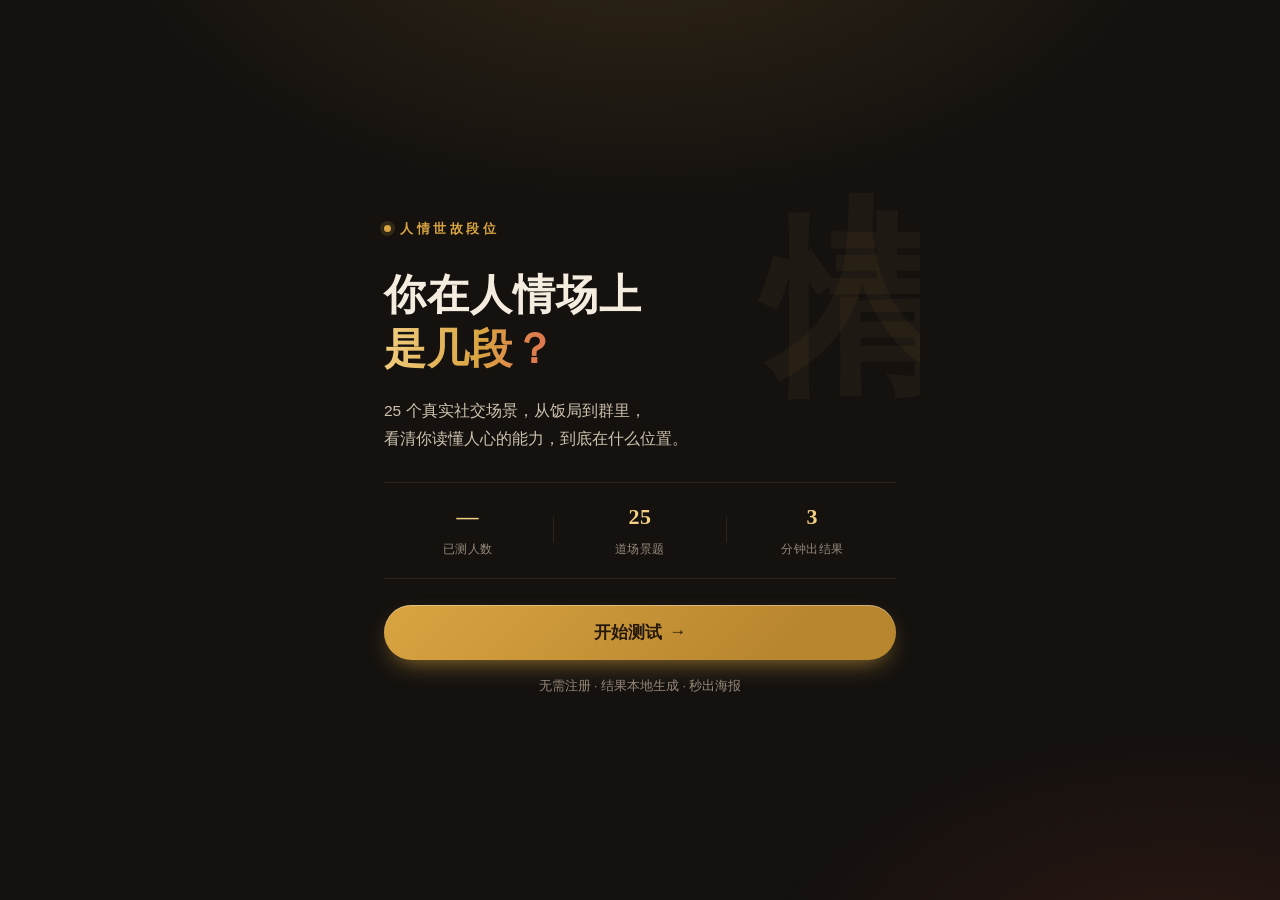
==== renqing/index.html @ 55befb9d "deploy: renqing/index.html" ====
<!DOCTYPE html>
<html lang="zh-CN">
<head>
<meta charset="UTF-8">
<meta name="viewport" content="width=device-width, initial-scale=1, viewport-fit=cover">
<meta name="theme-color" content="#14110f">
<title>人情世故段位测试 · 3 分钟测出你在人际场上的段位</title>
<meta name="description" content="25 道真实社交场景，测出你在人情场上的段位——从「初入江湖」到「无招胜有招」。3 分钟出结果，附五维画像与提升建议。">
<meta name="keywords" content="人情世故,段位测试,性格测试,社交能力测试,情商测试,人情世故段位">
<meta property="og:title" content="人情世故段位测试 · 你在人际场上是几段？">
<meta property="og:description" content="25 道真实社交场景，3 分钟测出你的人际段位。">
<meta property="og:type" content="website">
<link rel="icon" href="data:image/svg+xml,<svg xmlns='http://www.w3.org/2000/svg' viewBox='0 0 100 100'><text y='.9em' font-size='90'>🀄</text></svg>">
<link rel="stylesheet" href="css/style.css">
</head>
<body>

<div id="app">

  <!-- ============ 封面 ============ -->
  <section id="view-cover" class="view is-active">
    <div class="cover-bg" aria-hidden="true"></div>

    <div class="cover-inner">
      <div class="brand-row">
        <span class="brand-dot"></span>
        <span class="brand-text" id="brandName">人情世故段位</span>
      </div>

      <h1 class="cover-title">
        你在人情场上<br><em>是几段？</em>
      </h1>

      <p class="cover-sub">
        25 个真实社交场景，从饭局到群里，<br>
        看清你读懂人心的能力，到底在什么位置。
      </p>

      <div class="cover-stats">
        <div class="stat">
          <b id="statUsers">—</b>
          <span>已测人数</span>
        </div>
        <div class="stat-line"></div>
        <div class="stat">
          <b>25</b>
          <span>道场景题</span>
        </div>
        <div class="stat-line"></div>
        <div class="stat">
          <b>3</b>
          <span>分钟出结果</span>
        </div>
      </div>

      <!-- 密码区（config.requirePassword 为 false 时自动隐藏） -->
      <div class="pass-box" id="passBox" hidden>
        <label class="pass-label" for="passInput">输入测试密码</label>
        <div class="pass-row">
          <input id="passInput" type="text" inputmode="text" autocomplete="off"
                 placeholder="例如 RQ-8F3K2A" maxlength="20">
          <button id="passBtn" class="btn btn-ghost" type="button">验证</button>
        </div>
        <p class="pass-hint" id="passHint">密码由发放渠道提供，一码一次</p>
      </div>

      <button id="startBtn" class="btn btn-primary btn-lg" type="button">
        开始测试 <span class="arrow">→</span>
      </button>

      <p class="cover-note">
        <span id="coverNoteText">无需注册 · 结果本地生成 · 秒出海报</span>
      </p>
    </div>

    <div class="cover-foot">
      <p id="coverDisclaimer"></p>
    </div>
  </section>

  <!-- ============ 答题 ============ -->
  <section id="view-quiz" class="view">
    <header class="quiz-head">
      <button id="backBtn" class="icon-btn" type="button" aria-label="上一题">←</button>
      <div class="progress-wrap">
        <div class="progress-bar"><i id="progressFill"></i></div>
      </div>
      <div class="quiz-count"><b id="curNo">1</b><span>/25</span></div>
    </header>

    <div class="quiz-body">
      <p class="quiz-kicker" id="quizDim">场景 · 察言观色</p>
      <h2 class="quiz-title" id="quizText">题目加载中…</h2>
      <div class="opt-list" id="optList"></div>
    </div>

    <footer class="quiz-foot">
      <span class="quiz-tip">凭第一直觉选择，不用反复斟酌</span>
    </footer>
  </section>

  <!-- ============ 计算中 ============ -->
  <section id="view-loading" class="view view-center">
    <div class="loading-wrap">
      <div class="loading-ring"><span></span><span></span><span></span></div>
      <h3 class="loading-title" id="loadingText">正在解析你的人情底色…</h3>
      <p class="loading-sub">比对常模数据，生成专属画像</p>
    </div>
  </section>

  <!-- ============ 结果 ============ -->
  <section id="view-result" class="view">
    <div class="result-head" id="resultHead">
      <div class="rank-emoji" id="rankEmoji">🎴</div>
      <div class="rank-code" id="rankCode">初入江湖</div>
      <h2 class="rank-name" id="rankName">人情小白</h2>
      <p class="rank-tag" id="rankTag"></p>
      <div class="beat-badge">
        你击败了 <b id="beatPct">—</b> 的测试者
      </div>
    </div>

    <div class="card">
      <h3 class="card-title"><span class="tick"></span>你的段位画像</h3>
      <p class="rank-desc" id="rankDesc"></p>
    </div>

    <div class="card">
      <h3 class="card-title"><span class="tick"></span>五维能力分布</h3>
      <div class="dim-list" id="dimList"></div>
      <div class="dim-summary" id="dimSummary"></div>
    </div>

    <div class="card">
      <h3 class="card-title"><span class="tick"></span>你的天然优势</h3>
      <ul class="point-list good" id="strengthList"></ul>
    </div>

    <div class="card">
      <h3 class="card-title"><span class="tick"></span>往上再走一步</h3>
      <ul class="point-list tip" id="adviceList"></ul>
    </div>

    <blockquote class="quote-block" id="quoteBlock"></blockquote>

    <div class="result-actions">
      <button id="posterBtn" class="btn btn-primary btn-lg" type="button">
        生成段位海报
      </button>
      <button id="shareBtn" class="btn btn-ghost btn-lg" type="button">
        分享给朋友
      </button>
      <button id="againBtn" class="btn btn-text" type="button">重新测一次</button>
    </div>

    <p class="result-foot" id="resultFoot"></p>
  </section>

  <!-- ============ 海报弹层 ============ -->
  <div id="posterModal" class="modal" hidden>
    <div class="modal-mask" id="modalMask"></div>
    <div class="modal-panel">
      <div class="modal-head">
        <span>长按图片也可保存</span>
        <button id="modalClose" class="icon-btn" type="button" aria-label="关闭">✕</button>
      </div>
      <div class="poster-scroll">
        <img id="posterImg" alt="段位海报">
      </div>
      <div class="modal-foot">
        <button id="saveImgBtn" class="btn btn-primary btn-lg" type="button">保存到相册</button>
      </div>
      <p class="modal-tip" id="modalTip"></p>
    </div>
  </div>

  <!-- 全局提示 -->
  <div id="toast" class="toast" hidden></div>

</div>

<script src="js/config.js"></script>
<script src="js/questions.js"></script>
<script src="js/results.js"></script>
<script src="js/poster.js"></script>
<script src="js/app.js"></script>
</body>
</html>
---- renqing/css/style.css ----
/* ==========================================================
   人情世故段位 · 样式
   深墨底 + 鎏金点缀 + 朱红强调
   ========================================================== */

:root {
  --ink:      #14110f;
  --ink-2:    #1c1815;
  --ink-3:    #262019;
  --line:     #3a3229;
  --line-soft:#2c251e;

  --gold:     #d9a441;
  --gold-2:   #f2cf82;
  --gold-dim: #8b6d2f;
  --red:      #c0442f;
  --red-2:    #e06a52;

  --text:     #f3ecdf;
  --text-2:   #cdc2ae;
  --muted:    #96897a;

  --ok:       #6fae7f;

  --r-sm: 10px;
  --r-md: 16px;
  --r-lg: 22px;

  --serif: "Songti SC", "STSong", "SimSun", Georgia, "Times New Roman", serif;
  --sans: -apple-system, BlinkMacSystemFont, "Segoe UI", "PingFang SC",
          "Hiragino Sans GB", "Microsoft YaHei", "Helvetica Neue", sans-serif;

  --maxw: 560px;
}

* { box-sizing: border-box; -webkit-tap-highlight-color: transparent; }

html, body {
  margin: 0;
  padding: 0;
  background: var(--ink);
  color: var(--text);
  font-family: var(--sans);
  font-size: 16px;
  line-height: 1.65;
  -webkit-font-smoothing: antialiased;
  overscroll-behavior-y: none;
}

body::before {
  content: "";
  position: fixed;
  inset: 0;
  pointer-events: none;
  z-index: 0;
  background:
    radial-gradient(900px 520px at 50% -12%, rgba(217,164,65,.16), transparent 62%),
    radial-gradient(700px 420px at 92% 108%, rgba(192,68,47,.14), transparent 60%);
}

#app {
  position: relative;
  z-index: 1;
  max-width: var(--maxw);
  margin: 0 auto;
  min-height: 100vh;
  min-height: 100dvh;
}

/* ---------------- 视图切换 ---------------- */
.view { display: none; }
.view.is-active { display: block; animation: viewIn .42s cubic-bezier(.22,.8,.3,1); }
.view-center.is-active { display: flex; }

@keyframes viewIn {
  from { opacity: 0; transform: translateY(14px); }
  to   { opacity: 1; transform: none; }
}

/* ---------------- 通用按钮 ---------------- */
.btn {
  appearance: none;
  border: 0;
  font-family: inherit;
  font-size: 16px;
  font-weight: 600;
  border-radius: 999px;
  padding: 13px 24px;
  cursor: pointer;
  transition: transform .16s ease, box-shadow .2s ease, background .2s ease, opacity .2s;
  display: inline-flex;
  align-items: center;
  justify-content: center;
  gap: 8px;
}
.btn:active { transform: scale(.975); }
.btn-lg { width: 100%; padding: 16px 24px; font-size: 17px; }

.btn-primary {
  background: linear-gradient(135deg, var(--gold), #b8862f 78%);
  color: #24180a;
  box-shadow: 0 10px 26px -10px rgba(217,164,65,.75), inset 0 1px 0 rgba(255,255,255,.35);
}
.btn-primary:hover { box-shadow: 0 14px 32px -10px rgba(217,164,65,.9), inset 0 1px 0 rgba(255,255,255,.4); }

.btn-ghost {
  background: rgba(243,236,223,.05);
  color: var(--text);
  border: 1px solid var(--line);
}
.btn-ghost:hover { background: rgba(243,236,223,.1); }

.btn-text {
  background: none;
  color: var(--muted);
  font-weight: 500;
  padding: 10px;
  text-decoration: underline;
  text-underline-offset: 4px;
}
.btn-text:hover { color: var(--text-2); }

.icon-btn {
  appearance: none;
  background: rgba(243,236,223,.05);
  border: 1px solid var(--line);
  color: var(--text-2);
  width: 38px; height: 38px;
  border-radius: 50%;
  font-size: 17px;
  cursor: pointer;
  display: inline-flex; align-items: center; justify-content: center;
  transition: background .2s, color .2s;
  flex: 0 0 auto;
}
.icon-btn:hover { background: rgba(243,236,223,.12); color: var(--text); }

/* ==========================================================
   封面
   ========================================================== */
#view-cover {
  position: relative;
  min-height: 100vh;
  min-height: 100dvh;
  display: none;
  flex-direction: column;
  padding: 0 22px;
}
#view-cover.is-active { display: flex; }

.cover-bg {
  position: absolute; inset: 0;
  overflow: hidden;
  pointer-events: none;
}
.cover-bg::after {
  content: "人情";
  position: absolute;
  right: -34px; top: 42px;
  font-family: var(--serif);
  font-size: 190px;
  font-weight: 700;
  color: rgba(217,164,65,.055);
  writing-mode: vertical-rl;
  letter-spacing: 12px;
  line-height: 1;
}

.cover-inner {
  flex: 1;
  display: flex;
  flex-direction: column;
  justify-content: center;
  padding: 54px 0 18px;
}

.brand-row {
  display: flex; align-items: center; gap: 9px;
  margin-bottom: 30px;
}
.brand-dot {
  width: 7px; height: 7px; border-radius: 50%;
  background: var(--gold);
  box-shadow: 0 0 0 4px rgba(217,164,65,.16);
}
.brand-text {
  font-size: 13px;
  letter-spacing: 3.5px;
  color: var(--gold);
  font-weight: 600;
}

.cover-title {
  font-family: var(--serif);
  font-size: 42px;
  line-height: 1.28;
  font-weight: 700;
  margin: 0 0 20px;
  letter-spacing: 1px;
}
.cover-title em {
  font-style: normal;
  background: linear-gradient(100deg, var(--gold-2), var(--gold) 55%, var(--red-2));
  -webkit-background-clip: text;
  background-clip: text;
  color: transparent;
}

.cover-sub {
  color: var(--text-2);
  font-size: 15.5px;
  line-height: 1.85;
  margin: 0 0 28px;
}

.cover-stats {
  display: flex;
  align-items: center;
  gap: 6px;
  padding: 16px 4px;
  border-top: 1px solid var(--line-soft);
  border-bottom: 1px solid var(--line-soft);
  margin-bottom: 26px;
}
.cover-stats .stat { flex: 1; text-align: center; }
.cover-stats .stat b {
  display: block;
  font-family: var(--serif);
  font-size: 22px;
  color: var(--gold-2);
  letter-spacing: .5px;
}
.cover-stats .stat span { font-size: 11.5px; color: var(--muted); letter-spacing: .5px; }
.cover-stats .stat-line { width: 1px; height: 26px; background: var(--line-soft); flex: 0 0 auto; }

/* 密码区 */
.pass-box {
  margin-bottom: 18px;
  padding: 15px 16px 13px;
  border: 1px solid var(--line);
  border-radius: var(--r-md);
  background: rgba(243,236,223,.035);
}
.pass-label {
  display: block;
  font-size: 12.5px;
  color: var(--gold);
  letter-spacing: 1.5px;
  margin-bottom: 9px;
  font-weight: 600;
}
.pass-row { display: flex; gap: 8px; }
#passInput {
  flex: 1;
  min-width: 0;
  background: rgba(0,0,0,.28);
  border: 1px solid var(--line);
  color: var(--text);
  font-family: var(--sans);
  font-size: 16px;
  letter-spacing: 1.5px;
  padding: 11px 14px;
  border-radius: 999px;
  outline: none;
  transition: border-color .2s, box-shadow .2s;
}
#passInput::placeholder { color: #6b6154; letter-spacing: .5px; }
#passInput:focus { border-color: var(--gold-dim); box-shadow: 0 0 0 3px rgba(217,164,65,.14); }
#passBtn { padding: 11px 20px; flex: 0 0 auto; }

.pass-hint { font-size: 12px; color: var(--muted); margin: 9px 0 0; }
.pass-hint.err { color: var(--red-2); }
.pass-hint.ok  { color: var(--ok); }

.cover-note {
  text-align: center;
  font-size: 12.5px;
  color: var(--muted);
  margin: 16px 0 0;
}

.cover-foot {
  padding: 0 0 22px;
  text-align: center;
}
.cover-foot p {
  font-size: 11px;
  color: #6b6154;
  line-height: 1.7;
  margin: 0;
}

/* ==========================================================
   答题
   ========================================================== */
#view-quiz { display: none; min-height: 100vh; min-height: 100dvh; flex-direction: column; }
#view-quiz.is-active { display: flex; }

.quiz-head {
  display: flex;
  align-items: center;
  gap: 12px;
  padding: 16px 20px 12px;
  position: sticky;
  top: 0;
  background: linear-gradient(180deg, var(--ink) 74%, rgba(20,17,15,0));
  z-index: 5;
}
.progress-wrap { flex: 1; }
.progress-bar {
  height: 5px;
  border-radius: 999px;
  background: rgba(243,236,223,.09);
  overflow: hidden;
}
.progress-bar i {
  display: block;
  height: 100%;
  width: 4%;
  border-radius: 999px;
  background: linear-gradient(90deg, var(--gold-dim), var(--gold-2));
  transition: width .38s cubic-bezier(.3,.9,.3,1);
}
.quiz-count { font-family: var(--serif); font-size: 14px; color: var(--muted); flex: 0 0 auto; }
.quiz-count b { color: var(--gold-2); font-size: 17px; }

.quiz-body { flex: 1; padding: 14px 22px 0; }

.quiz-kicker {
  font-size: 11.5px;
  letter-spacing: 2.5px;
  color: var(--gold);
  margin: 6px 0 12px;
  font-weight: 600;
}

.quiz-title {
  font-size: 21px;
  line-height: 1.6;
  font-weight: 600;
  margin: 0 0 26px;
  letter-spacing: .2px;
  font-family: var(--sans);
}

.opt-list { display: flex; flex-direction: column; gap: 11px; padding-bottom: 30px; }

.opt {
  display: flex;
  align-items: flex-start;
  gap: 13px;
  width: 100%;
  text-align: left;
  padding: 16px 17px;
  border-radius: var(--r-md);
  border: 1px solid var(--line);
  background: rgba(243,236,223,.035);
  color: var(--text);
  font-family: inherit;
  font-size: 15.5px;
  line-height: 1.6;
  cursor: pointer;
  transition: border-color .18s, background .18s, transform .12s;
  animation: optIn .34s backwards cubic-bezier(.22,.8,.3,1);
}
@keyframes optIn { from { opacity: 0; transform: translateY(10px); } }

.opt:hover { border-color: var(--gold-dim); background: rgba(217,164,65,.07); }
.opt:active { transform: scale(.985); }

.opt .idx {
  flex: 0 0 auto;
  width: 25px; height: 25px;
  border-radius: 50%;
  border: 1px solid var(--line);
  color: var(--muted);
  font-size: 12.5px;
  font-weight: 700;
  display: flex; align-items: center; justify-content: center;
  margin-top: 1px;
  transition: all .18s;
}
.opt.picked {
  border-color: var(--gold);
  background: rgba(217,164,65,.14);
}
.opt.picked .idx { background: var(--gold); border-color: var(--gold); color: #24180a; }

.quiz-foot {
  padding: 10px 22px 26px;
  text-align: center;
}
.quiz-tip { font-size: 12px; color: #6b6154; letter-spacing: .5px; }

/* ==========================================================
   计算中
   ========================================================== */
.view-center {
  min-height: 100vh;
  min-height: 100dvh;
  align-items: center;
  justify-content: center;
  padding: 40px 22px;
}
.loading-wrap { text-align: center; }
.loading-ring {
  display: flex; justify-content: center; gap: 9px;
  margin-bottom: 26px;
}
.loading-ring span {
  width: 11px; height: 11px; border-radius: 50%;
  background: var(--gold);
  animation: bounce 1.05s infinite ease-in-out;
}
.loading-ring span:nth-child(2) { animation-delay: .16s; background: var(--gold-2); }
.loading-ring span:nth-child(3) { animation-delay: .32s; background: var(--red-2); }
@keyframes bounce {
  0%, 70%, 100% { transform: translateY(0); opacity: .45; }
  35%           { transform: translateY(-13px); opacity: 1; }
}
.loading-title {
  font-family: var(--serif);
  font-size: 20px;
  margin: 0 0 10px;
  color: var(--gold-2);
  letter-spacing: 1px;
}
.loading-sub { font-size: 13px; color: var(--muted); margin: 0; }

/* ==========================================================
   结果
   ========================================================== */
#view-result { padding: 0 18px 40px; }

.result-head {
  text-align: center;
  padding: 38px 20px 30px;
  margin: 0 -18px 20px;
  border-radius: 0 0 28px 28px;
  background: linear-gradient(180deg, rgba(217,164,65,.14), rgba(217,164,65,.02));
  border-bottom: 1px solid var(--line-soft);
}
.rank-emoji { font-size: 52px; line-height: 1; margin-bottom: 12px; }
.rank-code {
  font-size: 12px;
  letter-spacing: 5px;
  color: var(--gold);
  margin-bottom: 8px;
  font-weight: 600;
}
.rank-name {
  font-family: var(--serif);
  font-size: 37px;
  font-weight: 700;
  margin: 0 0 10px;
  letter-spacing: 2px;
  background: linear-gradient(100deg, var(--gold-2), var(--gold) 55%, var(--red-2));
  -webkit-background-clip: text;
  background-clip: text;
  color: transparent;
}
.rank-tag {
  font-size: 14px;
  color: var(--text-2);
  margin: 0 0 16px;
  font-style: italic;
}
.beat-badge {
  display: inline-block;
  font-size: 13px;
  color: var(--text-2);
  padding: 7px 18px;
  border-radius: 999px;
  border: 1px solid var(--gold-dim);
  background: rgba(217,164,65,.09);
}
.beat-badge b { color: var(--gold-2); font-size: 16px; font-family: var(--serif); }

.card {
  background: var(--ink-2);
  border: 1px solid var(--line-soft);
  border-radius: var(--r-lg);
  padding: 20px 19px;
  margin-bottom: 14px;
  animation: viewIn .5s backwards cubic-bezier(.22,.8,.3,1);
}
.card-title {
  font-size: 14.5px;
  font-weight: 700;
  margin: 0 0 14px;
  letter-spacing: 1px;
  display: flex; align-items: center; gap: 9px;
  color: var(--text);
}
.card-title .tick {
  width: 3px; height: 15px; border-radius: 2px;
  background: linear-gradient(180deg, var(--gold-2), var(--gold-dim));
}

.rank-desc { margin: 0; font-size: 15px; line-height: 1.9; color: var(--text-2); }

/* 维度条 */
.dim-list { display: flex; flex-direction: column; gap: 15px; }
.dim-row { }
.dim-top {
  display: flex; align-items: baseline; justify-content: space-between;
  margin-bottom: 7px; gap: 10px;
}
.dim-name { font-size: 14px; font-weight: 600; color: var(--text); }
.dim-name small { color: var(--muted); font-weight: 400; font-size: 11.5px; margin-left: 6px; }
.dim-score { font-family: var(--serif); font-size: 13px; color: var(--gold-2); flex: 0 0 auto; }
.dim-track {
  height: 8px; border-radius: 999px;
  background: rgba(243,236,223,.08);
  overflow: hidden;
}
.dim-fill {
  height: 100%; width: 0;
  border-radius: 999px;
  background: linear-gradient(90deg, var(--gold-dim), var(--gold-2));
  transition: width .9s cubic-bezier(.25,.9,.3,1);
}
.dim-row.lv-low .dim-fill  { background: linear-gradient(90deg, #5e5245, #8b7c69); }
.dim-row.lv-high .dim-fill { background: linear-gradient(90deg, var(--gold), var(--red-2)); }
.dim-comment { font-size: 12.5px; color: var(--muted); margin: 7px 0 0; line-height: 1.6; }

.dim-summary {
  margin-top: 17px; padding-top: 15px;
  border-top: 1px dashed var(--line);
  font-size: 13.5px; color: var(--text-2); line-height: 1.8;
}
.dim-summary b { color: var(--gold-2); }

/* 优劣列表 */
.point-list { list-style: none; margin: 0; padding: 0; display: flex; flex-direction: column; gap: 11px; }
.point-list li {
  position: relative;
  padding-left: 26px;
  font-size: 14.5px;
  line-height: 1.72;
  color: var(--text-2);
}
.point-list li::before {
  position: absolute;
  left: 0; top: 0;
  font-size: 13px;
  line-height: 1.72;
}
.point-list.good li::before { content: "✦"; color: var(--gold); }
.point-list.tip  li::before { content: "→"; color: var(--red-2); font-weight: 700; }

.quote-block {
  margin: 20px 0 26px;
  padding: 20px 22px;
  border-left: 3px solid var(--gold);
  background: linear-gradient(90deg, rgba(217,164,65,.09), transparent);
  border-radius: 0 var(--r-md) var(--r-md) 0;
  font-family: var(--serif);
  font-size: 16px;
  line-height: 1.85;
  color: var(--gold-2);
  letter-spacing: .5px;
}

.result-actions { display: flex; flex-direction: column; gap: 11px; margin-bottom: 20px; }

.result-foot {
  font-size: 11.5px;
  color: #6b6154;
  line-height: 1.75;
  text-align: center;
  margin: 0;
}

/* ==========================================================
   海报弹层
   ========================================================== */
.modal[hidden] { display: none !important; }
.modal {
  position: fixed;
  inset: 0;
  z-index: 100;
  display: flex;
  align-items: center;
  justify-content: center;
  padding: 16px;
}
.modal-mask {
  position: absolute; inset: 0;
  background: rgba(8,6,5,.86);
  backdrop-filter: blur(4px);
  animation: fadeIn .25s;
}
@keyframes fadeIn { from { opacity: 0; } }

.modal-panel {
  position: relative;
  width: 100%;
  max-width: 360px;
  max-height: 94vh;
  background: var(--ink-2);
  border: 1px solid var(--line);
  border-radius: var(--r-lg);
  display: flex;
  flex-direction: column;
  overflow: hidden;
  animation: popIn .32s cubic-bezier(.2,.9,.3,1.05);
}
@keyframes popIn { from { opacity: 0; transform: scale(.93) translateY(12px); } }

.modal-head {
  display: flex; align-items: center; justify-content: space-between;
  padding: 13px 14px 11px;
  border-bottom: 1px solid var(--line-soft);
  font-size: 12.5px; color: var(--muted);
}
.poster-scroll {
  overflow: auto;
  -webkit-overflow-scrolling: touch;
  padding: 14px;
  display: flex;
  justify-content: center;
  background: #0d0b09;
}
#posterImg {
  width: 100%;
  max-width: 300px;
  border-radius: 12px;
  display: block;
  box-shadow: 0 12px 34px -14px rgba(0,0,0,.9);
}
.modal-foot { padding: 13px 14px 6px; }
.modal-tip {
  text-align: center; font-size: 11.5px; color: var(--muted);
  margin: 0; padding: 0 14px 14px;
}

/* ==========================================================
   Toast
   ========================================================== */
.toast {
  position: fixed;
  left: 50%;
  bottom: 9%;
  transform: translateX(-50%);
  z-index: 200;
  background: rgba(38,32,25,.97);
  border: 1px solid var(--gold-dim);
  color: var(--text);
  font-size: 14px;
  padding: 12px 22px;
  border-radius: 999px;
  max-width: 86vw;
  text-align: center;
  box-shadow: 0 14px 34px -12px rgba(0,0,0,.85);
  animation: toastIn .3s cubic-bezier(.2,.9,.3,1.05);
}
@keyframes toastIn {
  from { opacity: 0; transform: translateX(-50%) translateY(14px); }
}

/* ==========================================================
   小屏微调
   ========================================================== */
@media (max-width: 380px) {
  .cover-title { font-size: 36px; }
  .rank-name { font-size: 32px; }
  .quiz-title { font-size: 19px; }
  .opt { font-size: 14.8px; padding: 14px 15px; }
}

@media (min-width: 620px) {
  #view-cover, #view-result { padding-left: 24px; padding-right: 24px; }
  .result-head { margin-left: -24px; margin-right: -24px; }
}

/* 减少动效偏好 */
@media (prefers-reduced-motion: reduce) {
  *, *::before, *::after { animation-duration: .01ms !important; transition-duration: .01ms !important; }
}
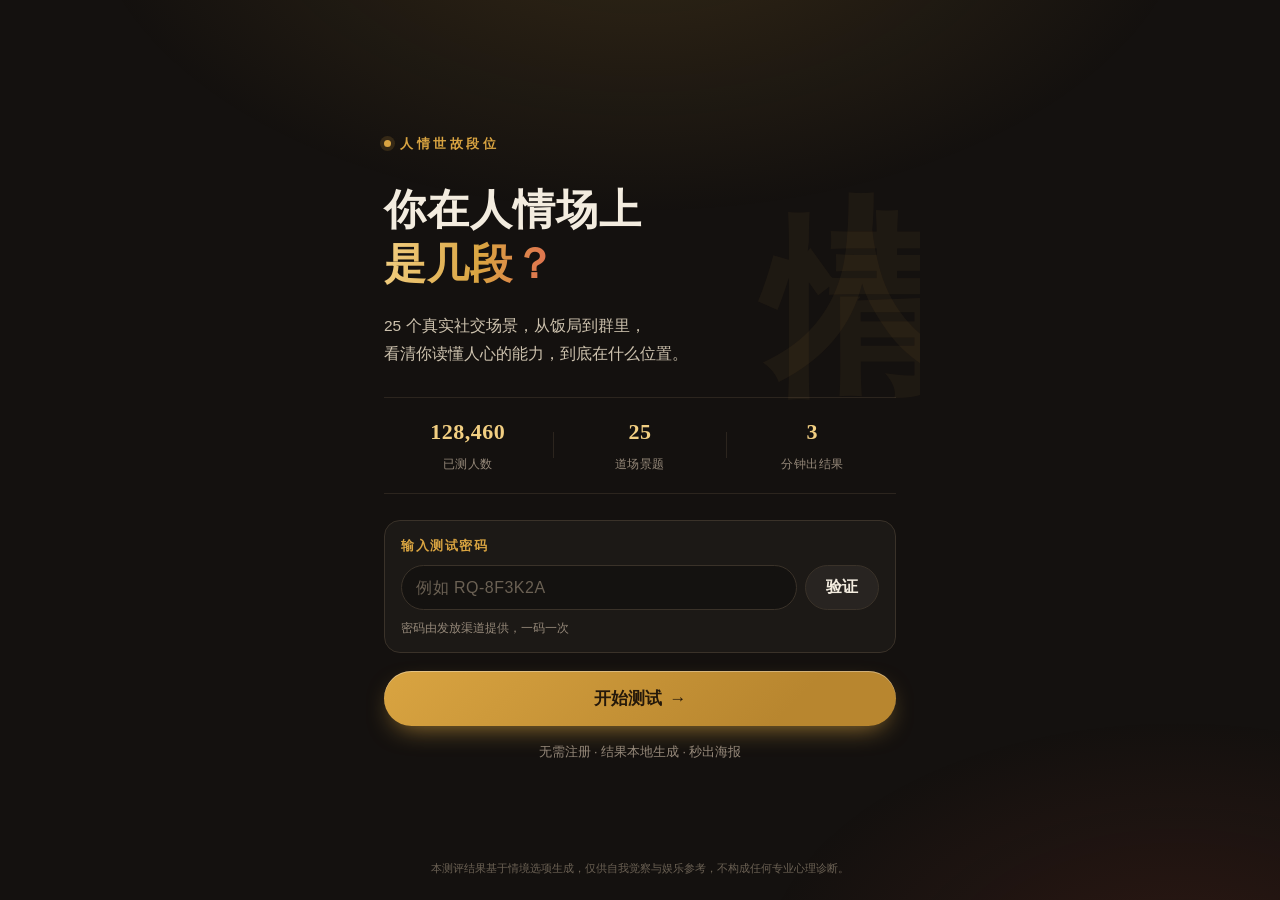
==== commit 731d69c3: "update: renqing/index.html (扫码付费模式)" ====
--- a/renqing/index.html
+++ b/renqing/index.html
@@ -53,7 +53,27 @@
         </div>
       </div>
 
-      <!-- 密码区（config.requirePassword 为 false 时自动隐藏） -->
+      <!-- 支付区（config.requirePayment 为 true 且非免密模式时显示） -->
+      <div class="pay-box" id="payBox" hidden>
+        <div class="pay-head">
+          <span class="pay-price"><i>¥</i><b id="payPrice">0.99</b></span>
+          <span class="pay-label">扫码支付 · 解锁完整测试</span>
+        </div>
+        <div class="qr-wrap">
+          <img id="payQrImg" src="" alt="收款二维码" draggable="false">
+        </div>
+        <ol class="pay-steps">
+          <li>长按上方二维码</li>
+          <li>选择「识别图中二维码」</li>
+          <li>支付 <b id="payPrice2">0.99</b> 元后回到本页</li>
+        </ol>
+        <button id="paidBtn" class="btn btn-ghost btn-paid" type="button">
+          我已支付，解锁测试
+        </button>
+        <p class="pay-hint" id="payHint">支付完成后点击上方按钮即可开始</p>
+      </div>
+
+      <!-- 密码区（config.requirePassword 为 true 且支付未开时显示） -->
       <div class="pass-box" id="passBox" hidden>
         <label class="pass-label" for="passInput">输入测试密码</label>
         <div class="pass-row">
